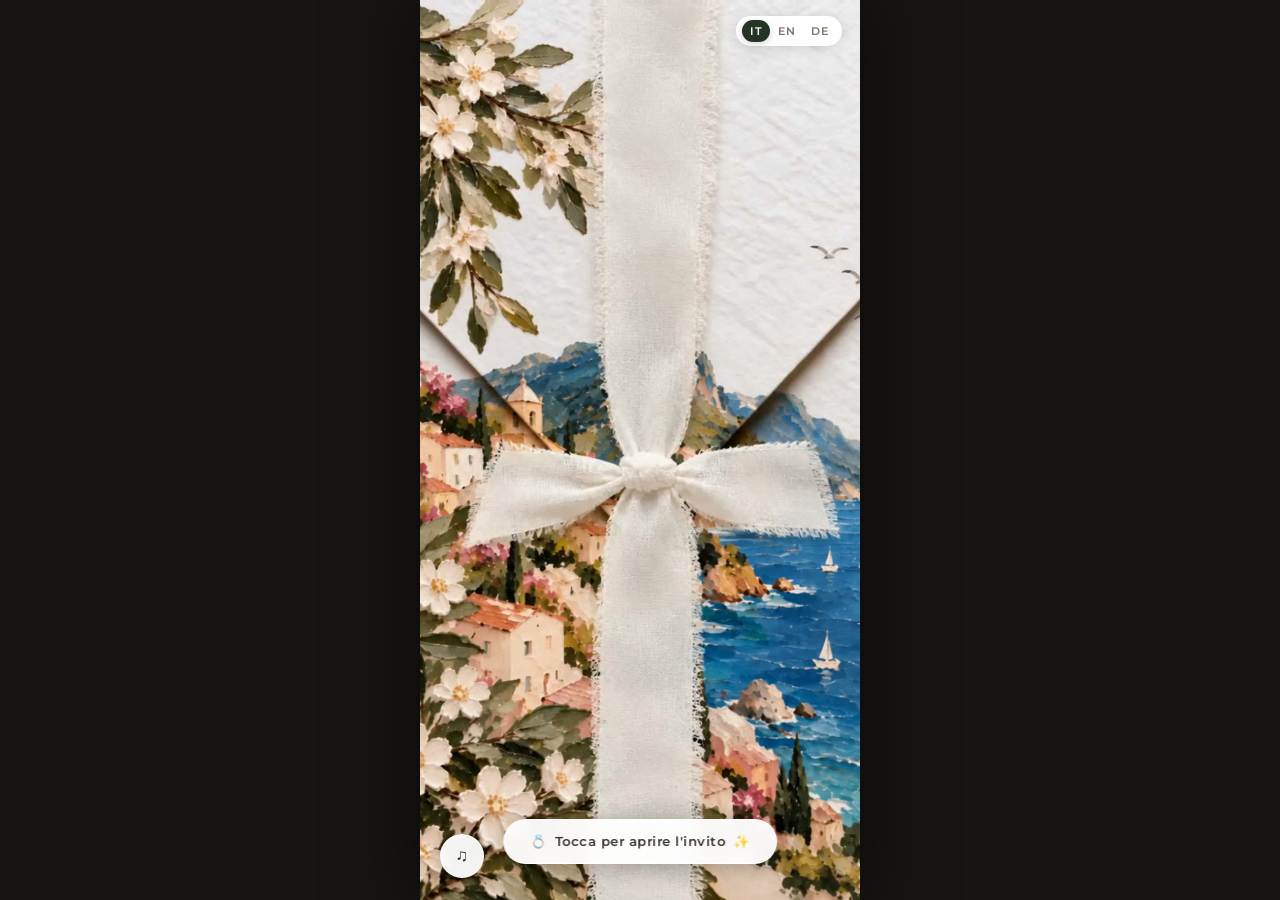
==== index.html @ ec6a4b53 "Demo invito di nozze interattivo Fresco" ====
<!DOCTYPE html>
<html lang="it">
<head>
  <meta charset="UTF-8">
  <meta name="viewport" content="width=device-width, initial-scale=1.0, maximum-scale=1.0, user-scalable=no, viewport-fit=cover">
  <title>Diana & Richard — Invito di Nozze (Fresco)</title>
  
  <!-- High-end luxury typography -->
  <link rel="preconnect" href="https://fonts.googleapis.com">
  <link rel="preconnect" href="https://fonts.gstatic.com" crossorigin>
  <link href="https://fonts.googleapis.com/css2?family=Cormorant+Garamond:ital,wght@0,300;0,400;0,500;0,600;1,400;1,500&family=Montserrat:wght@300;400;500;600&family=Pinyon+Script&display=swap" rel="stylesheet">
  
  <link rel="stylesheet" href="style.css">
</head>
<body>

  <!-- Audio Element for background romantic music -->
  <audio id="weddingAudio" src="assets/semo-fireflies.mp3" preload="auto" loop></audio>

  <!-- Confetti Canvas for RSVP celebration -->
  <canvas id="confettiCanvas"></canvas>

  <!-- Notification Toast -->
  <div id="toastMsg" class="toast-msg">IBAN copiato negli appunti!</div>

  <!-- Main Mobile Container (Edge-to-edge on phones, centered on desktop) -->
  <main class="app-viewport">

    <!-- Floating Top Controls: Language Picker & Replay Button -->
    <header class="floating-controls">
      <button id="replayBtn" class="replay-btn" title="Riapri busta">
        <span data-i18n="replay">↺ Riapri Busta</span>
      </button>

      <div class="lang-picker">
        <button class="lang-btn active" data-lang="it">IT</button>
        <button class="lang-btn" data-lang="en">EN</button>
        <button class="lang-btn" data-lang="de">DE</button>
      </div>
    </header>

    <!-- Floating Audio Mute/Unmute Button (Bottom Left) -->
    <button id="floatingAudioBtn" class="floating-audio-btn" aria-label="Toggle background music" title="Musica di sottofondo">
      <span class="audio-wave">♫</span>
    </button>

    <!-- ========================================================
         STAGE 1: THE REALISTIC LUXURY ENVELOPE (Video & Poster)
         ======================================================== -->
    <div id="envelopeScreen" class="envelope-screen">
      
      <div id="envelopeStage" class="envelope-stage" title="Tocca per aprire l'invito">
        
        <!-- High-definition video of the 3D unknotting ribbon and opening flap -->
        <video 
          id="envelopeVideo" 
          class="envelope-video" 
          playsinline 
          webkit-playsinline 
          muted 
          preload="auto"
          poster="assets/envelope-poster-dG0TpNIf.jpg">
          <source src="assets/envelope-video-f1CdBR2C.mp4" type="video/mp4">
        </video>

        <!-- Static Fallback / Initial Poster (Guaranteed instant rendering) -->
        <img 
          id="envelopePosterImg" 
          class="envelope-poster-img" 
          src="assets/envelope-poster-dG0TpNIf.jpg" 
          alt="Busta d'invito di nozze dipinta ad olio con nastro in chiffon di seta">

        <!-- Tactile "Tap to Open" Call to Action Pill -->
        <div id="tapPrompt" class="tap-to-open-prompt">
          <span class="prompt-icon">💍</span>
          <span data-i18n="tapPrompt">Tocca per aprire l'invito</span>
          <span class="prompt-sparkle">✨</span>
        </div>

      </div>

    </div>

    <!-- ========================================================
         STAGE 2: FULL SCROLLABLE INVITATION (Revealed after opening)
         ======================================================== -->
    <div id="invitationScroller" class="invitation-scroller">
      
      <!-- 1. HERO COVER -->
      <section class="hero-section">
        <!-- Painted Roses Framing Top Left -->
        <img class="hero-corner-roses top-left" src="assets/roses-top-left-D0RRxzlV.png" alt="" aria-hidden="true">

        <div class="hero-content">
          <div class="hero-monogram-tag">D & R</div>

          <h1 class="hero-names">
            Diana
            <span class="names-amp">&</span>
            Richard
          </h1>

          <div class="hero-invite-line" data-i18n="inviteLine">
            VI INVITIAMO A CELEBRARE IL NOSTRO MATRIMONIO
          </div>

          <!-- Date Display Box -->
          <div class="hero-date-box">
            <img class="hero-date-flower" src="assets/bouquet-BbYUpj3K.png" alt="" aria-hidden="true">

            <div class="hero-date-center">
              <div class="hero-month" data-i18n="month">LUGLIO</div>
              <div class="hero-day-number">27</div>
              <div class="hero-weekday-year" data-i18n="dayWeekYear">MARTEDÌ 2027</div>
            </div>

            <img class="hero-date-flower" src="assets/bouquet-BbYUpj3K.png" alt="" aria-hidden="true" style="transform: scaleX(-1);">
          </div>

          <div class="hero-venue-block">
            <div class="hero-venue-label" data-i18n="heldAt">PRESSO</div>
            <div class="hero-venue-name" data-i18n="venue">Son Bunyola, Maiorca</div>
          </div>
        </div>

        <!-- Painted Roses Framing Bottom Right -->
        <img class="hero-corner-roses bottom-right" src="assets/roses-bottom-right-C-Wj2fia.png" alt="" aria-hidden="true">

        <div class="hero-scroll-prompt">
          <span data-i18n="scrollPrompt">Scorri in basso</span>
          <svg class="chevron-down" viewBox="0 0 24 24" fill="none" stroke="currentColor" stroke-width="1.8">
            <path d="M7 10l5 5 5-5"/>
          </svg>
        </div>
      </section>

      <!-- 2. COUNTDOWN IN FLORAL GARLAND FRAME -->
      <section class="countdown-section">
        <h2 class="section-title" data-i18n="countdownTitle">Conto alla Rovescia</h2>
        <div class="section-subtitle" data-i18n="countdownSub">Fino al 27 Luglio 2027</div>

        <div class="countdown-frame-card">
          <div class="countdown-grid">
            <div class="countdown-item">
              <span id="countDays" class="countdown-number">--</span>
              <span class="countdown-label" data-i18n="days">Giorni</span>
            </div>
            <div class="countdown-item">
              <span id="countHours" class="countdown-number">--</span>
              <span class="countdown-label" data-i18n="hours">Ore</span>
            </div>
            <div class="countdown-item">
              <span id="countMinutes" class="countdown-number">--</span>
              <span class="countdown-label" data-i18n="minutes">Minuti</span>
            </div>
            <div class="countdown-item">
              <span id="countSeconds" class="countdown-number">--</span>
              <span class="countdown-label" data-i18n="seconds">Secondi</span>
            </div>
          </div>
        </div>

        <img class="section-floral-divider" src="assets/floral-divider-DJovYoL0.png" alt="" aria-hidden="true">
      </section>

      <!-- 3. OUR STORY SECTION -->
      <section class="story-section">
        <h2 class="section-title" data-i18n="storyTitle">La Nostra Storia</h2>

        <div class="story-text-container">
          <p class="story-paragraph" data-i18n="storyP1">
            Alcune delle storie d'amore più belle nascono in modo inaspettato, e la nostra non ha fatto eccezione.
          </p>
          <p class="story-paragraph" data-i18n="storyP2">
            Quello che era iniziato come un incontro casuale si è presto trasformato in conversazioni infinite, avventure spontanee e ricordi indimenticabili.
          </p>
          <p class="story-paragraph" data-i18n="storyP3">
            Lungo il cammino, abbiamo scoperto il nostro posto preferito al mondo: l'uno accanto all'altra.
          </p>
          <p class="story-paragraph" data-i18n="storyP4">
            E ora siamo pronti per la nostra avventura più grande: una vita insieme.
          </p>
          <div class="story-signature" data-i18n="storySign">Diana e Richard</div>
        </div>

        <div class="story-art-row">
          <img class="story-art-item" src="assets/flower-vase-B9_turUq.png" alt="" aria-hidden="true">
          <img class="story-art-item" src="assets/candles-BlDM94c8.png" alt="" aria-hidden="true">
        </div>
      </section>

      <!-- 4. CELEBRATION & WELCOME SOIRÉE -->
      <section class="celebration-section">
        
        <!-- CARD 1: Welcome Soirée -->
        <article class="green-invitation-card">
          <img class="ornate-frame-img" src="assets/ornate-frame-D9OWvdd0.png" alt="" aria-hidden="true">

          <div class="card-date-badge" data-i18n="soireeBadge">26 LUGLIO</div>
          <h3 class="card-event-title" data-i18n="soireeTitle">Welcome Soirée</h3>
          <div class="card-event-venue" data-i18n="soireeVenue">Sa Terrassa</div>
          <div class="card-estate-name">SON BUNYOLA</div>

          <p class="card-description" data-i18n="soireeDesc">
            Unitevi a noi per una serata intima tra cocktail e vista sul Mediterraneo, dando inizio ai festeggiamenti a Son Bunyola.
          </p>

          <div class="card-time-info" data-i18n="soireeTime">LUNEDÌ 26 LUGLIO 2027 · ORE 19:00</div>

          <button class="btn-gold-outline" onclick="openMapModal()" data-i18n="viewMap">
            VEDI SULLA MAPPA
          </button>
        </article>

        <!-- CARD 2: The Main Celebration -->
        <article class="green-invitation-card">
          <img class="ornate-frame-img" src="assets/ornate-frame-D9OWvdd0.png" alt="" aria-hidden="true">

          <div class="card-date-badge" data-i18n="celebrationBadge">IL GIORNO DELLE NOZZE</div>
          <h3 class="card-event-title" data-i18n="celebrationTitle">La Celebrazione</h3>
          <div class="card-event-sub" data-i18n="celebrationSub">CERIMONIA & CENA</div>
          <div class="card-event-venue" data-i18n="celebrationVenue">Sa Tafona</div>
          <div class="card-estate-name">SON BUNYOLA</div>

          <p class="card-description" data-i18n="celebrationDesc">
            Cerimonia nei giardini al tramonto dietro la catena montuosa della Tramuntana, seguita da cena e festeggiamenti sotto le stelle.
          </p>

          <div class="card-time-info" data-i18n="celebrationTime">MARTEDÌ 27 LUGLIO 2027 · ORE 17:30</div>

          <button class="btn-gold-outline" onclick="openMapModal()" data-i18n="viewMap">
            VEDI SULLA MAPPA
          </button>
        </article>

      </section>

      <!-- 5. THE DAY / PROGRAM TIMELINE -->
      <section class="timeline-section">
        <h2 class="section-title" data-i18n="theDayTitle">Il Programma</h2>
        <div class="section-subtitle" data-i18n="theDayBadge">MARTEDÌ 27 LUGLIO</div>
        <p class="section-motto" data-i18n="theDaySub">
          La nostra giornata di nozze, dai drink al tramonto all'ultimo ballo
        </p>

        <div class="calendar-strip">
          <div class="cal-day">25</div>
          <div class="cal-day">26</div>
          <div class="cal-day active-wedding-day">27</div>
          <div class="cal-day">28</div>
          <div class="cal-day">29</div>
        </div>

        <div class="timeline-tree">
          
          <div class="timeline-node left">
            <div class="timeline-heart-dot">♥</div>
            <div class="timeline-content-box">
              <div class="timeline-time">17:00</div>
              <div class="timeline-event-name" data-i18n="t1">Arrivo Ospiti & Drink</div>
              <img class="timeline-icon-png" src="assets/flower-stand-BmJQHDXB.png" alt="">
            </div>
          </div>

          <div class="timeline-node right">
            <div class="timeline-heart-dot">♥</div>
            <div class="timeline-content-box">
              <div class="timeline-time">17:30</div>
              <div class="timeline-event-name" data-i18n="t2">Cerimonia Nuziale</div>
              <img class="timeline-icon-png" src="assets/bouquet-BbYUpj3K.png" alt="">
            </div>
          </div>

          <div class="timeline-node left">
            <div class="timeline-heart-dot">♥</div>
            <div class="timeline-content-box">
              <div class="timeline-time">19:15</div>
              <div class="timeline-event-name" data-i18n="t3">Cocktail Hour</div>
              <img class="timeline-icon-png" src="assets/flower-vase-B9_turUq.png" alt="">
            </div>
          </div>

          <div class="timeline-node right">
            <div class="timeline-heart-dot">♥</div>
            <div class="timeline-content-box">
              <div class="timeline-time">20:30</div>
              <div class="timeline-event-name" data-i18n="t4">Cena di Gala</div>
              <img class="timeline-icon-png" src="assets/candles-BlDM94c8.png" alt="">
            </div>
          </div>

          <div class="timeline-node left">
            <div class="timeline-heart-dot">♥</div>
            <div class="timeline-content-box">
              <div class="timeline-time">22:30</div>
              <div class="timeline-event-name" data-i18n="t5">Taglio Torta & Brindisi</div>
              <img class="timeline-icon-png" src="assets/bouquet-BbYUpj3K.png" alt="">
            </div>
          </div>

          <div class="timeline-node right">
            <div class="timeline-heart-dot">♥</div>
            <div class="timeline-content-box">
              <div class="timeline-time">23:00</div>
              <div class="timeline-event-name" data-i18n="t6">Primo Ballo</div>
              <img class="timeline-icon-png" src="assets/flower-stand-BmJQHDXB.png" alt="">
            </div>
          </div>

          <div class="timeline-node left">
            <div class="timeline-heart-dot">♥</div>
            <div class="timeline-content-box">
              <div class="timeline-time">23:15</div>
              <div class="timeline-event-name" data-i18n="t7">Danze sotto le Stelle</div>
              <img class="timeline-icon-png" src="assets/candles-BlDM94c8.png" alt="">
            </div>
          </div>

          <div class="timeline-node right">
            <div class="timeline-heart-dot">♥</div>
            <div class="timeline-content-box">
              <div class="timeline-time">02:00</div>
              <div class="timeline-event-name" data-i18n="t8">Buonanotte</div>
              <img class="timeline-icon-png" src="assets/cypress-trees-Bn8J7j_a.png" alt="">
            </div>
          </div>

        </div>

        <img class="section-floral-divider" src="assets/floral-divider-DJovYoL0.png" alt="" aria-hidden="true">
      </section>

      <!-- 6. DRESS CODE (Black Tie) -->
      <section class="dresscode-section">
        <h2 class="section-title" data-i18n="dressCodeTitle">Dress Code</h2>
        <div class="section-subtitle" data-i18n="dressCodeBadge">BLACK TIE</div>

        <div class="dresscode-illustration-box">
          <img class="dresscode-trees" src="assets/cypress-trees-Bn8J7j_a.png" alt="" aria-hidden="true">
          <p class="dresscode-quote" data-i18n="dressCodeQuote">
            «Sotto il cielo del Mediterraneo, con il mare a farci da testimone: indossa l'abito che hai sempre sognato e danza finché l'ultima stella non svanirà.»
          </p>
        </div>
      </section>

      <!-- 7. WHERE TO STAY (HOTELS) -->
      <section class="stay-section">
        <h2 class="section-title" data-i18n="stayTitle">Dove Alloggiare</h2>
        <div class="section-subtitle" data-i18n="staySub">HOTEL CONSIGLIATI VICINO ALLA LOCATION</div>

        <article class="hotel-card">
          <div class="hotel-badge" data-i18n="h1Badge">TARIFFA ESCLUSIVA RISERVATA AGLI OSPITI</div>
          <h3 class="hotel-name">Son Bunyola Hotel & Villas</h3>
          <div class="hotel-price">€650</div>
          <div class="hotel-rate-sub" data-i18n="h1Rate">per notte · camera doppia con colazione</div>

          <p class="hotel-note" data-i18n="h1Note">
            Una tariffa speciale convenzionata di €650 a notte è riservata in esclusiva per i nostri ospiti.
          </p>

          <div class="hotel-info-row">
            <strong>Indirizzo:</strong> <span data-i18n="h1Addr">Finca Son Bunyola, Ctra. C-710, 07191 Banyalbufar</span>
          </div>
          <div class="hotel-info-row">
            <strong>Parcheggio:</strong> <span data-i18n="h1Park">Parcheggio gratuito in loco</span>
          </div>

          <a href="https://www.virginlimitededition.com/son-bunyola" target="_blank" rel="noopener" class="btn-hotel-book" data-i18n="bookStay">
            PRENOTA IL TUO SOGGIORNO
          </a>
        </article>

        <article class="hotel-card">
          <div class="hotel-badge" data-i18n="h2Badge">HOTEL PARTNER NELLE VICINANZE</div>
          <h3 class="hotel-name">Hotel Restaurant Sa Coma</h3>
          <div class="hotel-price">€180</div>
          <div class="hotel-rate-sub" data-i18n="h2Rate">per notte · camera doppia con colazione</div>

          <div class="hotel-info-row">
            <strong>Indirizzo:</strong> <span data-i18n="h2Addr">Carrer Borguny 1, 07191 Banyalbufar</span>
          </div>
          <div class="hotel-info-row">
            <strong>Distanza:</strong> <span data-i18n="h2Dist">9 km · circa 25 minuti in auto</span>
          </div>

          <a href="https://www.hotelsacoma.com" target="_blank" rel="noopener" class="btn-hotel-book" data-i18n="bookStay">
            PRENOTA IL TUO SOGGIORNO
          </a>
        </article>
      </section>

      <!-- 8. WEDDING GIFT / REGISTRY -->
      <section class="gift-section">
        <h2 class="section-title" data-i18n="giftTitle">Lista Nozze</h2>

        <div class="wreath-container">
          <img class="gift-bouquet-img" src="assets/bouquet-BbYUpj3K.png" alt="" aria-hidden="true">

          <p class="gift-text" data-i18n="giftText">
            La vostra presenza al nostro matrimonio è per noi il dono più prezioso e gradito. Se desiderate comunque onorarci con un regalo, prediligiamo con affetto un contributo per il nostro viaggio di nozze.
          </p>

          <button class="btn-bank-details" onclick="openBankModal()" data-i18n="viewBank">
            DETTAGLI BANCARI & IBAN
          </button>
        </div>
      </section>

      <!-- 9. RSVP FORM -->
      <section class="rsvp-section">
        <h2 class="section-title" data-i18n="rsvpTitle">RSVP</h2>
        <div class="section-subtitle" data-i18n="rsvpSub">È GRADITA CONFERMA ENTRO IL 15 MAGGIO 2027</div>

        <div id="rsvpFormContainer" class="rsvp-form-container">
          <form id="rsvpForm">
            <div class="form-group">
              <label class="form-label" for="rsvpGuestName" data-i18n="labelName">Nome e Cognome Ospite/i</label>
              <input type="text" id="rsvpGuestName" class="form-input" required placeholder="es. Mario e Chiara Rossi">
            </div>

            <div class="form-group">
              <label class="form-label" data-i18n="labelAttend">Confermi la tua presenza?</label>
              <div class="radio-group">
                <div class="radio-pill">
                  <input type="radio" id="attendingYes" name="attending" value="yes" checked>
                  <label for="attendingYes" data-i18n="attendingYes">Sì, ci sarò con gioia!</label>
                </div>
                <div class="radio-pill">
                  <input type="radio" id="attendingNo" name="attending" value="no">
                  <label for="attendingNo" data-i18n="attendingNo">Con rammarico non potrò</label>
                </div>
              </div>
            </div>

            <div class="form-group">
              <label class="form-label" for="rsvpGuestCount" data-i18n="labelGuests">Numero di Partecipanti</label>
              <select id="rsvpGuestCount" class="form-select">
                <option value="1">1 persona</option>
                <option value="2" selected>2 persone</option>
                <option value="3">3 persone</option>
                <option value="4">4 persone</option>
              </select>
            </div>

            <div class="form-group">
              <label class="form-label" for="rsvpDietary" data-i18n="labelDiet">Esigenze alimentari / Intolleranze</label>
              <select id="rsvpDietary" class="form-select">
                <option value="none" data-i18n="dietNone">Nessuna preferenza particolare</option>
                <option value="vegetarian" data-i18n="dietVeg">Vegetariano</option>
                <option value="vegan" data-i18n="dietVegan">Vegano</option>
                <option value="gluten-free" data-i18n="dietGluten">Senza Glutine (Celiaco)</option>
                <option value="other" data-i18n="dietOther">Altro / Allergie specifiche</option>
              </select>
            </div>

            <div class="form-group">
              <label class="form-label" for="rsvpSong" data-i18n="labelSong">Quale canzone ti farà scendere in pista?</label>
              <input type="text" id="rsvpSong" class="form-input" placeholder="Artista - Titolo Brano">
            </div>

            <button type="submit" class="btn-submit-rsvp" data-i18n="btnSubmit">
              INVIA CONFERMA
            </button>
          </form>
        </div>

        <footer class="app-footer">
          Diana & Richard · 27 Luglio 2027 · Son Bunyola, Mallorca
        </footer>
      </section>

    </div>

  </main>

  <!-- MODAL: BANK DETAILS -->
  <div id="bankModal" class="modal-overlay">
    <div class="modal-box">
      <button id="closeBankBtn" class="modal-close-btn" aria-label="Chiudi">&times;</button>
      
      <div style="font-size: 28px; margin-bottom: 8px;">💌</div>
      <h3 style="font-family: var(--font-serif); font-size: 24px; color: #273829; margin-bottom: 6px;">
        Coordinate Bancarie
      </h3>
      <p style="font-size: 11px; color: #877a6c; margin-bottom: 16px;">
        Viaggio di Nozze Diana & Richard
      </p>

      <div class="bank-detail-row">
        <div class="bank-label">Intestatario del Conto</div>
        <div class="bank-value">Diana Rossi & Richard Miller</div>
      </div>

      <div class="bank-detail-row">
        <div class="bank-label">IBAN</div>
        <div class="bank-value" id="ibanDisplay">ES91 2100 0418 4502 0005 1234</div>
      </div>

      <div class="bank-detail-row">
        <div class="bank-label">BIC / SWIFT</div>
        <div class="bank-value">CAIXESBBXXX</div>
      </div>

      <div class="bank-detail-row">
        <div class="bank-label">Causale consigliata</div>
        <div class="bank-value">Nozze Diana e Richard - [Il tuo nome]</div>
      </div>

      <button id="copyIbanBtn" class="btn-copy-iban">
        <span>📋</span> Copia IBAN
      </button>
    </div>
  </div>

  <!-- MODAL: VENUE MAP -->
  <div id="mapModal" class="modal-overlay">
    <div class="modal-box">
      <button id="closeMapBtn" class="modal-close-btn" aria-label="Chiudi">&times;</button>
      
      <div style="font-size: 28px; margin-bottom: 8px;">📍</div>
      <h3 style="font-family: var(--font-serif); font-size: 24px; color: #273829; margin-bottom: 6px;">
        Son Bunyola
      </h3>
      <p style="font-size: 11px; color: #877a6c; margin-bottom: 16px;">
        Banyalbufar, Serra de Tramuntana, Maiorca (Spagna)
      </p>

      <div style="width: 100%; height: 160px; border-radius: 10px; overflow: hidden; margin-bottom: 18px; border: 1px solid #ebd9c2;">
        <iframe 
          width="100%" 
          height="100%" 
          style="border:0;" 
          loading="lazy" 
          allowfullscreen 
          referrerpolicy="no-referrer-when-downgrade"
          src="https://maps.google.com/maps?q=Son+Bunyola+Mallorca&t=&z=13&ie=UTF8&iwloc=&output=embed">
        </iframe>
      </div>

      <a href="https://maps.google.com/?q=Son+Bunyola+Mallorca" target="_blank" rel="noopener" class="btn-hotel-book" style="display: block; width: 100%; text-align: center;">
        APRI SU GOOGLE MAPS
      </a>
    </div>
  </div>

  <script src="app.js"></script>
</body>
</html>
---- style.css ----
/* ========================================================
   WEDDING INVITATION - "FRESCO" (THE DIGITAL YES)
   Ultra-Realistic Mobile Web Application
   ======================================================== */

:root {
  --font-serif: 'Cormorant Garamond', Garamond, 'Bodoni MT', Georgia, serif;
  --font-sans: 'Montserrat', -apple-system, BlinkMacSystemFont, 'Segoe UI', Roboto, sans-serif;
  --font-script: 'Pinyon Script', 'Great Vibes', cursive;

  --color-paper: #fbf9f4;
  --color-paper-warm: #f6f1e7;
  --color-charcoal: #2b2724;
  --color-text-muted: #6e675f;
  --color-gold: #c5a880;
  --color-green-velvet: #243526;
  --color-green-card: #2a3d2c;
  --color-rose-blush: #e2a89b;

  --shadow-paper: 0 4px 20px rgba(35, 25, 15, 0.08);
}

* {
  box-sizing: border-box;
  margin: 0;
  padding: 0;
  -webkit-tap-highlight-color: transparent;
}

html, body {
  width: 100%;
  height: 100%;
  margin: 0;
  padding: 0;
  background-color: #171513;
  font-family: var(--font-sans);
  color: var(--color-charcoal);
  overflow: hidden;
  line-height: 1.6;
}

body {
  display: flex;
  justify-content: center;
  align-items: center;
}

/* ----------------------------------------------------
   MOBILE-FIRST VIEWPORT
   ---------------------------------------------------- */
.app-viewport {
  width: 100%;
  max-width: 440px;
  height: 100vh;
  height: 100dvh;
  margin: 0 auto;
  position: relative;
  background: var(--color-paper);
  box-shadow: 0 0 70px rgba(0, 0, 0, 0.6);
  overflow: hidden;
  display: flex;
  flex-direction: column;
}

@media (max-width: 480px) {
  .app-viewport {
    max-width: 100%;
    box-shadow: none;
  }
}

/* ----------------------------------------------------
   FLOATING TOP & BOTTOM CONTROLS
   ---------------------------------------------------- */
.floating-controls {
  position: absolute;
  top: calc(16px + env(safe-area-inset-top, 0px));
  right: 18px;
  z-index: 900;
  display: flex;
  align-items: center;
  gap: 8px;
}

.lang-picker {
  display: flex;
  background: rgba(255, 255, 255, 0.92);
  backdrop-filter: blur(12px);
  -webkit-backdrop-filter: blur(12px);
  border-radius: 30px;
  padding: 3px 5px;
  box-shadow: 0 2px 14px rgba(0, 0, 0, 0.12);
  border: 1px solid rgba(255, 255, 255, 0.75);
}

.lang-btn {
  background: transparent;
  border: none;
  padding: 4px 8px;
  font-family: var(--font-sans);
  font-size: 11px;
  font-weight: 600;
  letter-spacing: 0.5px;
  color: #7d756b;
  cursor: pointer;
  border-radius: 20px;
  transition: all 0.25s ease;
}

.lang-btn.active {
  background: var(--color-green-velvet);
  color: #ffffff;
  box-shadow: 0 2px 6px rgba(0, 0, 0, 0.16);
}

.replay-btn {
  background: rgba(255, 255, 255, 0.92);
  backdrop-filter: blur(12px);
  -webkit-backdrop-filter: blur(12px);
  border: 1px solid rgba(255, 255, 255, 0.75);
  border-radius: 30px;
  padding: 5px 12px;
  font-size: 11px;
  font-weight: 500;
  color: #3e3831;
  cursor: pointer;
  box-shadow: 0 2px 10px rgba(0, 0, 0, 0.1);
  display: none;
  align-items: center;
  gap: 4px;
}
.replay-btn.is-visible {
  display: flex;
}

.floating-audio-btn {
  position: absolute;
  bottom: calc(22px + env(safe-area-inset-bottom, 0px));
  left: 20px;
  z-index: 900;
  width: 44px;
  height: 44px;
  border-radius: 50%;
  background: rgba(255, 255, 255, 0.94);
  backdrop-filter: blur(10px);
  -webkit-backdrop-filter: blur(10px);
  border: 1px solid rgba(255, 255, 255, 0.85);
  box-shadow: 0 4px 18px rgba(35, 25, 15, 0.2);
  display: flex;
  align-items: center;
  justify-content: center;
  cursor: pointer;
  color: var(--color-green-velvet);
  font-size: 17px;
  transition: transform 0.2s ease;
}

.floating-audio-btn:hover {
  transform: scale(1.06);
}

.floating-audio-btn.playing .audio-wave {
  animation: pulseMusic 1.5s infinite ease-in-out;
}

@keyframes pulseMusic {
  0%, 100% { transform: scale(1); opacity: 0.85; }
  50% { transform: scale(1.3); opacity: 1; }
}

/* ----------------------------------------------------
   STAGE 1: THE REAL ENVELOPE OPENING STAGE
   ---------------------------------------------------- */
.envelope-screen {
  position: absolute;
  inset: 0;
  width: 100%;
  height: 100%;
  background: #000;
  z-index: 500;
  display: flex;
  align-items: center;
  justify-content: center;
  overflow: hidden;
  transition: opacity 1.2s cubic-bezier(0.4, 0, 0.2, 1), visibility 1.2s;
}

.envelope-screen.opened-hidden {
  display: none !important;
}

.envelope-stage {
  width: 100%;
  height: 100%;
  position: relative;
  overflow: hidden;
  cursor: pointer;
}

.envelope-video {
  width: 100%;
  height: 100%;
  object-fit: cover;
  display: block;
}

.envelope-poster-img {
  position: absolute;
  inset: 0;
  width: 100%;
  height: 100%;
  object-fit: cover;
  pointer-events: none;
  transition: opacity 0.4s ease;
  z-index: 2;
}

.envelope-poster-img.is-hidden {
  opacity: 0;
}

/* Floating call to action */
.tap-to-open-prompt {
  position: absolute;
  bottom: calc(36px + env(safe-area-inset-bottom, 0px));
  left: 50%;
  transform: translateX(-50%);
  z-index: 10;
  background: rgba(255, 255, 255, 0.95);
  backdrop-filter: blur(12px);
  -webkit-backdrop-filter: blur(12px);
  padding: 11px 26px;
  border-radius: 30px;
  box-shadow: 0 4px 25px rgba(0, 0, 0, 0.28);
  border: 1px solid rgba(255, 255, 255, 0.9);
  display: flex;
  align-items: center;
  gap: 8px;
  font-family: var(--font-sans);
  font-size: 13px;
  font-weight: 600;
  letter-spacing: 0.5px;
  color: #3b352e;
  animation: floatPrompt 2.5s ease-in-out infinite;
  cursor: pointer;
  user-select: none;
  white-space: nowrap;
}

@keyframes floatPrompt {
  0%, 100% { transform: translate(-50%, 0); }
  50% { transform: translate(-50%, -6px); }
}

/* ----------------------------------------------------
   STAGE 2: FULL SCROLLABLE INVITATION
   ---------------------------------------------------- */
.invitation-scroller {
  position: absolute;
  inset: 0;
  width: 100%;
  height: 100%;
  overflow-y: hidden;
  overflow-x: hidden;
  scroll-behavior: smooth;
  -webkit-overflow-scrolling: touch;
  background: var(--color-paper);
  z-index: 10;
}

.invitation-scroller.is-active {
  overflow-y: auto;
}

.invitation-scroller::-webkit-scrollbar {
  width: 0px;
  background: transparent;
}

/* ----------------------------------------------------
   SECTION 1: HERO COVER
   ---------------------------------------------------- */
.hero-section {
  min-height: 94vh;
  min-height: 94dvh;
  position: relative;
  display: flex;
  flex-direction: column;
  justify-content: space-between;
  align-items: center;
  text-align: center;
  padding: calc(65px + env(safe-area-inset-top, 0px)) 24px 35px;
  background: radial-gradient(circle at 50% 30%, #ffffff 0%, #f7f3ec 100%);
  overflow: hidden;
}

.hero-corner-roses {
  position: absolute;
  width: 180px;
  pointer-events: none;
  z-index: 1;
  opacity: 0.95;
}
.hero-corner-roses.top-left {
  top: 0;
  left: 0;
}
.hero-corner-roses.bottom-right {
  bottom: 0;
  right: 0;
  width: 200px;
}

.hero-content {
  position: relative;
  z-index: 5;
  width: 100%;
  display: flex;
  flex-direction: column;
  align-items: center;
}

.hero-monogram-tag {
  font-family: var(--font-serif);
  font-size: 14px;
  letter-spacing: 5px;
  color: var(--color-gold);
  margin-bottom: 8px;
}

.hero-names {
  font-family: var(--font-serif);
  font-size: 48px;
  font-weight: 400;
  color: #332d26;
  line-height: 1.15;
  letter-spacing: 0.5px;
}

.names-amp {
  display: block;
  font-size: 32px;
  font-family: var(--font-serif);
  font-style: italic;
  color: #8a7c6a;
  margin: -6px 0;
}

.hero-invite-line {
  font-size: 10px;
  letter-spacing: 3px;
  text-transform: uppercase;
  color: #786d5f;
  margin-top: 24px;
  font-weight: 500;
}

.hero-date-box {
  display: flex;
  align-items: center;
  justify-content: center;
  gap: 16px;
  margin: 22px 0 16px;
}

.hero-date-flower {
  width: 32px;
  height: 32px;
  object-fit: contain;
}

.hero-date-center {
  display: flex;
  flex-direction: column;
  align-items: center;
}

.hero-month {
  font-size: 9px;
  letter-spacing: 3px;
  text-transform: uppercase;
  color: #7d7161;
  font-weight: 600;
}

.hero-day-number {
  font-family: var(--font-serif);
  font-size: 46px;
  line-height: 1;
  font-weight: 400;
  color: #2b251f;
  margin: 3px 0;
}

.hero-weekday-year {
  font-size: 9px;
  letter-spacing: 2.5px;
  text-transform: uppercase;
  color: #7d7161;
}

.hero-venue-block {
  margin-top: 16px;
}

.hero-venue-label {
  font-size: 9px;
  letter-spacing: 3px;
  text-transform: uppercase;
  color: #8c7f6f;
}

.hero-venue-name {
  font-family: var(--font-serif);
  font-size: 25px;
  font-weight: 500;
  color: #2b251f;
  margin-top: 4px;
  letter-spacing: 0.5px;
}

.hero-scroll-prompt {
  position: relative;
  z-index: 5;
  display: flex;
  flex-direction: column;
  align-items: center;
  gap: 6px;
  color: #7d7161;
  font-size: 10px;
  letter-spacing: 2px;
  text-transform: uppercase;
  animation: bouncePrompt 2.2s infinite ease-in-out;
}
.chevron-down {
  width: 18px;
  height: 18px;
}

@keyframes bouncePrompt {
  0%, 100% { transform: translateY(0); }
  50% { transform: translateY(6px); }
}

/* ----------------------------------------------------
   SECTION 2: COUNTDOWN
   ---------------------------------------------------- */
.countdown-section {
  padding: 60px 24px;
  display: flex;
  flex-direction: column;
  align-items: center;
  text-align: center;
  background: var(--color-paper-warm);
}

.section-title {
  font-family: var(--font-serif);
  font-size: 36px;
  font-weight: 400;
  color: #2c2621;
  letter-spacing: 0.5px;
}

.section-subtitle {
  font-size: 11px;
  letter-spacing: 2.5px;
  text-transform: uppercase;
  color: #857766;
  margin-top: 4px;
}

.countdown-frame-card {
  width: 100%;
  max-width: 340px;
  padding: 35px 25px;
  margin-top: 25px;
  background: #ffffff;
  border-radius: 12px;
  border: 1px solid #eadfcb;
  box-shadow: var(--shadow-paper);
}

.countdown-grid {
  display: flex;
  flex-direction: column;
  gap: 16px;
}

.countdown-item {
  display: flex;
  flex-direction: column;
  align-items: center;
}

.countdown-number {
  font-family: var(--font-serif);
  font-size: 40px;
  font-weight: 400;
  color: #26211c;
  line-height: 1;
}

.countdown-label {
  font-size: 10px;
  letter-spacing: 2.2px;
  text-transform: uppercase;
  color: #857868;
  margin-top: 4px;
}

.section-floral-divider {
  width: 100%;
  max-width: 320px;
  margin-top: 45px;
  object-fit: contain;
}

/* ----------------------------------------------------
   SECTION 3: OUR STORY
   ---------------------------------------------------- */
.story-section {
  padding: 65px 24px;
  text-align: center;
  background: #fdfbf8;
  display: flex;
  flex-direction: column;
  align-items: center;
}

.story-text-container {
  max-width: 340px;
  margin: 20px auto 0;
}

.story-paragraph {
  font-family: var(--font-serif);
  font-size: 18px;
  line-height: 1.75;
  color: #423b34;
  margin-bottom: 20px;
  font-style: italic;
}

.story-signature {
  font-family: var(--font-serif);
  font-size: 24px;
  color: #27211c;
  margin-top: 15px;
}

.story-art-row {
  display: flex;
  justify-content: center;
  gap: 25px;
  margin-top: 35px;
}
.story-art-item {
  height: 90px;
  object-fit: contain;
  opacity: 0.9;
}

/* ----------------------------------------------------
   SECTION 4: CELEBRATION & WELCOME SOIRÉE
   ---------------------------------------------------- */
.celebration-section {
  padding: 55px 20px;
  display: flex;
  flex-direction: column;
  gap: 32px;
  background: #f5efe4;
}

.green-invitation-card {
  background: var(--color-green-card);
  border-radius: 12px;
  padding: 40px 26px;
  color: #ffffff;
  position: relative;
  text-align: center;
  box-shadow: 0 16px 42px rgba(25, 38, 26, 0.28);
  overflow: hidden;
}

.ornate-frame-img {
  position: absolute;
  inset: 10px;
  width: calc(100% - 20px);
  height: calc(100% - 20px);
  object-fit: fill;
  pointer-events: none;
  opacity: 0.85;
}

.card-date-badge {
  font-size: 10px;
  letter-spacing: 3px;
  text-transform: uppercase;
  color: #dfc8a5;
  margin-bottom: 12px;
  font-weight: 500;
  position: relative;
  z-index: 2;
}

.card-event-title {
  font-family: var(--font-serif);
  font-size: 34px;
  color: #ffffff;
  font-weight: 400;
  line-height: 1.2;
  position: relative;
  z-index: 2;
}

.card-event-sub {
  font-size: 10px;
  letter-spacing: 2.5px;
  text-transform: uppercase;
  color: #dfc8a5;
  margin-top: 4px;
  position: relative;
  z-index: 2;
}

.card-event-venue {
  font-family: var(--font-serif);
  font-size: 25px;
  color: #dfc8a5;
  margin-top: 8px;
  font-style: italic;
  position: relative;
  z-index: 2;
}

.card-estate-name {
  font-size: 10px;
  letter-spacing: 3px;
  text-transform: uppercase;
  color: rgba(255, 255, 255, 0.7);
  margin-top: 4px;
  position: relative;
  z-index: 2;
}

.card-description {
  font-family: var(--font-serif);
  font-size: 16px;
  line-height: 1.65;
  color: rgba(255, 255, 255, 0.9);
  margin: 20px 0 24px;
  position: relative;
  z-index: 2;
}

.card-time-info {
  font-size: 11px;
  letter-spacing: 2px;
  text-transform: uppercase;
  color: #dfc8a5;
  margin-bottom: 24px;
  position: relative;
  z-index: 2;
}

.btn-gold-outline {
  display: inline-block;
  background: transparent;
  border: 1px solid var(--color-gold);
  color: #dfc8a5;
  padding: 11px 26px;
  border-radius: 30px;
  font-family: var(--font-sans);
  font-size: 10px;
  font-weight: 600;
  letter-spacing: 2.4px;
  text-transform: uppercase;
  cursor: pointer;
  transition: all 0.3s ease;
  text-decoration: none;
  position: relative;
  z-index: 2;
}
.btn-gold-outline:hover {
  background: var(--color-gold);
  color: #1a251b;
  box-shadow: 0 4px 18px rgba(197, 168, 128, 0.4);
}

/* ----------------------------------------------------
   SECTION 5: THE DAY / PROGRAM TIMELINE
   ---------------------------------------------------- */
.timeline-section {
  padding: 65px 22px;
  background: var(--color-paper);
  text-align: center;
  position: relative;
}

.section-motto {
  font-size: 13px;
  color: #7d7264;
  margin-top: 6px;
  font-style: italic;
}

.calendar-strip {
  display: flex;
  align-items: center;
  justify-content: center;
  gap: 16px;
  margin: 28px 0 42px;
}

.cal-day {
  font-family: var(--font-serif);
  font-size: 19px;
  color: #8c8172;
  width: 34px;
  height: 34px;
  display: flex;
  align-items: center;
  justify-content: center;
}

.cal-day.active-wedding-day {
  background: var(--color-green-velvet);
  color: #ffffff;
  border-radius: 50%;
  font-size: 17px;
  position: relative;
  box-shadow: 0 4px 12px rgba(36, 53, 38, 0.28);
}
.cal-day.active-wedding-day::before {
  content: '♥';
  position: absolute;
  top: -13px;
  font-size: 13px;
  color: var(--color-rose-blush);
}

.timeline-tree {
  position: relative;
  max-width: 360px;
  margin: 0 auto;
  padding: 10px 0;
}

.timeline-tree::before {
  content: '';
  position: absolute;
  top: 0;
  bottom: 0;
  left: 50%;
  width: 1px;
  background: repeating-linear-gradient(to bottom, #cfc4b2 0, #cfc4b2 6px, transparent 6px, transparent 12px);
  transform: translateX(-50%);
}

.timeline-node {
  position: relative;
  display: flex;
  margin-bottom: 48px;
  width: 100%;
}
.timeline-node:last-child {
  margin-bottom: 10px;
}

.timeline-node.left {
  justify-content: flex-start;
  padding-right: 50%;
  text-align: right;
}

.timeline-node.right {
  justify-content: flex-end;
  padding-left: 50%;
  text-align: left;
}

.timeline-heart-dot {
  position: absolute;
  left: 50%;
  top: 14px;
  transform: translate(-50%, -50%);
  width: 20px;
  height: 20px;
  background: var(--color-paper);
  border: 1px solid var(--color-gold);
  border-radius: 50%;
  display: flex;
  align-items: center;
  justify-content: center;
  font-size: 11px;
  color: var(--color-gold);
  z-index: 2;
  box-shadow: 0 2px 6px rgba(0, 0, 0, 0.05);
}

.timeline-content-box {
  padding: 0 18px;
  width: 100%;
}

.timeline-time {
  font-size: 11px;
  font-weight: 600;
  letter-spacing: 1.5px;
  color: #8a7c6c;
  margin-bottom: 3px;
}

.timeline-event-name {
  font-family: var(--font-serif);
  font-size: 20px;
  font-weight: 500;
  color: #2b251f;
  line-height: 1.25;
}

.timeline-icon-png {
  height: 42px;
  margin-top: 6px;
  object-fit: contain;
}

/* ----------------------------------------------------
   SECTION 6: DRESS CODE
   ---------------------------------------------------- */
.dresscode-section {
  padding: 60px 24px;
  background: #fdfbf8;
  text-align: center;
  display: flex;
  flex-direction: column;
  align-items: center;
}

.dresscode-illustration-box {
  margin: 20px 0 26px;
  display: flex;
  flex-direction: column;
  align-items: center;
}

.dresscode-trees {
  width: 130px;
  object-fit: contain;
  margin-bottom: 18px;
}

.dresscode-quote {
  font-family: var(--font-serif);
  font-size: 18px;
  line-height: 1.7;
  color: #4a423a;
  font-style: italic;
  max-width: 330px;
}

/* ----------------------------------------------------
   SECTION 7: WHERE TO STAY
   ---------------------------------------------------- */
.stay-section {
  padding: 65px 22px;
  background: #f6f0e4;
  text-align: center;
}

.hotel-card {
  background: #ffffff;
  border-radius: 12px;
  padding: 32px 24px;
  margin-bottom: 26px;
  box-shadow: var(--shadow-paper);
  border: 1px solid #ebd9c2;
  text-align: center;
}

.hotel-badge {
  font-size: 9px;
  letter-spacing: 2px;
  text-transform: uppercase;
  color: #8c7e6e;
  margin-bottom: 8px;
}

.hotel-name {
  font-family: var(--font-serif);
  font-size: 25px;
  font-weight: 500;
  color: #2b251f;
}

.hotel-price {
  font-family: var(--font-serif);
  font-size: 34px;
  color: var(--color-green-velvet);
  margin: 8px 0 4px;
}

.hotel-rate-sub {
  font-size: 11px;
  color: #7c7062;
  margin-bottom: 14px;
}

.hotel-note {
  font-size: 12px;
  color: #635b52;
  line-height: 1.55;
  margin-bottom: 16px;
  font-style: italic;
}

.hotel-info-row {
  font-size: 11px;
  color: #5d554a;
  margin: 4px 0;
  line-height: 1.45;
}

.btn-hotel-book {
  display: inline-block;
  margin-top: 18px;
  background: var(--color-green-velvet);
  color: #ffffff;
  padding: 11px 26px;
  border-radius: 30px;
  font-size: 10px;
  font-weight: 600;
  letter-spacing: 2px;
  text-transform: uppercase;
  text-decoration: none;
  transition: all 0.25s ease;
}
.btn-hotel-book:hover {
  background: #39503b;
  box-shadow: 0 4px 14px rgba(36, 53, 38, 0.28);
}

/* ----------------------------------------------------
   SECTION 8: WEDDING GIFT
   ---------------------------------------------------- */
.gift-section {
  padding: 65px 24px;
  background: var(--color-paper);
  text-align: center;
  display: flex;
  flex-direction: column;
  align-items: center;
}

.wreath-container {
  width: 100%;
  max-width: 340px;
  display: flex;
  flex-direction: column;
  align-items: center;
  justify-content: center;
  padding: 20px 20px;
}

.gift-bouquet-img {
  width: 75px;
  object-fit: contain;
  margin-bottom: 18px;
}

.gift-text {
  font-family: var(--font-serif);
  font-size: 18px;
  line-height: 1.7;
  color: #3e3831;
  margin-bottom: 25px;
}

.btn-bank-details {
  background: transparent;
  border: 1px solid var(--color-green-velvet);
  color: var(--color-green-velvet);
  padding: 12px 28px;
  border-radius: 30px;
  font-size: 10px;
  font-weight: 600;
  letter-spacing: 2.2px;
  text-transform: uppercase;
  cursor: pointer;
  transition: all 0.3s ease;
}
.btn-bank-details:hover {
  background: var(--color-green-velvet);
  color: #ffffff;
  box-shadow: 0 4px 16px rgba(36, 53, 38, 0.24);
}

/* ----------------------------------------------------
   SECTION 9: RSVP FORM
   ---------------------------------------------------- */
.rsvp-section {
  padding: 65px 22px 85px;
  background: #fdfbf8;
  text-align: center;
  display: flex;
  flex-direction: column;
  align-items: center;
}

.rsvp-form-container {
  width: 100%;
  max-width: 350px;
  background: #ffffff;
  border-radius: 14px;
  padding: 32px 24px;
  box-shadow: var(--shadow-paper);
  border: 1px solid #ede4d6;
  text-align: left;
  margin-top: 25px;
}

.form-group {
  margin-bottom: 18px;
}

.form-label {
  display: block;
  font-size: 10px;
  letter-spacing: 1.6px;
  text-transform: uppercase;
  color: #7a7063;
  font-weight: 600;
  margin-bottom: 6px;
}

.form-input, .form-select {
  width: 100%;
  padding: 12px 14px;
  background: #fbf9f5;
  border: 1px solid #dccfbe;
  border-radius: 8px;
  font-family: var(--font-sans);
  font-size: 13px;
  color: #2b2621;
  outline: none;
  transition: border-color 0.2s ease, box-shadow 0.2s ease;
}

.form-input:focus, .form-select:focus {
  border-color: var(--color-green-velvet);
  box-shadow: 0 0 0 3px rgba(36, 53, 38, 0.1);
}

.radio-group {
  display: flex;
  gap: 10px;
  margin-top: 4px;
}

.radio-pill {
  flex: 1;
  position: relative;
}

.radio-pill input {
  position: absolute;
  opacity: 0;
  pointer-events: none;
}

.radio-pill label {
  display: block;
  text-align: center;
  padding: 11px 8px;
  background: #fbf9f5;
  border: 1px solid #dccfbe;
  border-radius: 8px;
  font-size: 12px;
  color: #554d45;
  font-weight: 500;
  cursor: pointer;
  transition: all 0.2s ease;
}

.radio-pill input:checked + label {
  background: var(--color-green-velvet);
  color: #ffffff;
  border-color: var(--color-green-velvet);
}

.btn-submit-rsvp {
  width: 100%;
  margin-top: 10px;
  background: var(--color-green-velvet);
  color: #ffffff;
  padding: 14px;
  border: none;
  border-radius: 30px;
  font-size: 11px;
  font-weight: 600;
  letter-spacing: 2px;
  text-transform: uppercase;
  cursor: pointer;
  transition: all 0.3s ease;
}
.btn-submit-rsvp:hover {
  background: #39503b;
  box-shadow: 0 6px 18px rgba(36, 53, 38, 0.28);
}

.app-footer {
  text-align: center;
  padding: 35px 20px 45px;
  font-size: 11px;
  color: #9c9183;
  letter-spacing: 1px;
}

/* ----------------------------------------------------
   MODALS
   ---------------------------------------------------- */
.modal-overlay {
  position: fixed;
  inset: 0;
  background: rgba(20, 15, 10, 0.65);
  backdrop-filter: blur(8px);
  -webkit-backdrop-filter: blur(8px);
  display: flex;
  align-items: center;
  justify-content: center;
  z-index: 2000;
  opacity: 0;
  visibility: hidden;
  transition: opacity 0.3s ease, visibility 0.3s ease;
  padding: 20px;
}

.modal-overlay.is-active {
  opacity: 1;
  visibility: visible;
}

.modal-box {
  background: #ffffff;
  border-radius: 16px;
  width: 100%;
  max-width: 360px;
  padding: 34px 24px;
  position: relative;
  text-align: center;
  box-shadow: 0 20px 60px rgba(0, 0, 0, 0.32);
  transform: translateY(20px);
  transition: transform 0.3s cubic-bezier(0.2, 0.8, 0.2, 1);
  border: 1px solid #ebd9c2;
}

.modal-overlay.is-active .modal-box {
  transform: translateY(0);
}

.modal-close-btn {
  position: absolute;
  top: 14px;
  right: 14px;
  background: #f1ebd8;
  border: none;
  width: 28px;
  height: 28px;
  border-radius: 50%;
  cursor: pointer;
  display: flex;
  align-items: center;
  justify-content: center;
  color: #4b443c;
  font-size: 16px;
}

.bank-detail-row {
  margin: 14px 0;
  text-align: left;
  background: #fbf9f5;
  padding: 10px 14px;
  border-radius: 8px;
  border: 1px solid #ebd9c2;
}

.bank-label {
  font-size: 9px;
  letter-spacing: 1.5px;
  text-transform: uppercase;
  color: #8c8072;
}

.bank-value {
  font-family: monospace;
  font-size: 13px;
  font-weight: 600;
  color: #27221e;
  word-break: break-all;
  margin-top: 3px;
}

.btn-copy-iban {
  margin-top: 16px;
  background: var(--color-green-velvet);
  color: #ffffff;
  border: none;
  padding: 11px 22px;
  border-radius: 20px;
  font-size: 11px;
  font-weight: 600;
  letter-spacing: 1px;
  cursor: pointer;
  display: inline-flex;
  align-items: center;
  gap: 6px;
}

.toast-msg {
  position: fixed;
  bottom: calc(30px + env(safe-area-inset-bottom, 0px));
  left: 50%;
  transform: translateX(-50%) translateY(50px);
  background: #202e21;
  color: #ffffff;
  padding: 11px 24px;
  border-radius: 30px;
  font-size: 12px;
  font-weight: 500;
  box-shadow: 0 8px 25px rgba(0,0,0,0.25);
  z-index: 3000;
  opacity: 0;
  transition: transform 0.3s ease, opacity 0.3s ease;
  pointer-events: none;
}
.toast-msg.show {
  transform: translateX(-50%) translateY(0);
  opacity: 1;
}

#confettiCanvas {
  position: fixed;
  inset: 0;
  width: 100%;
  height: 100%;
  pointer-events: none;
  z-index: 2500;
}
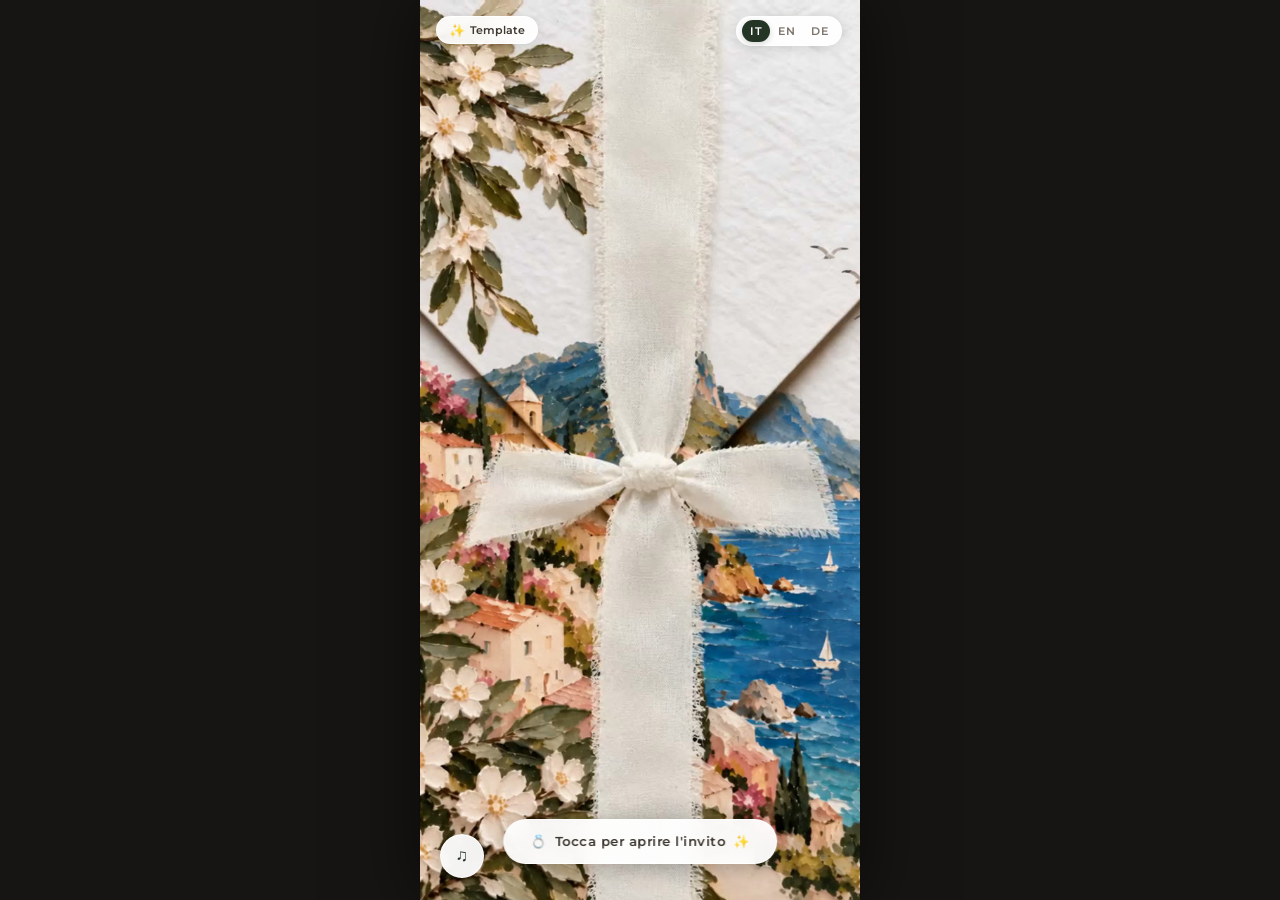
==== commit d9d42937: "Aggiunti template Palazzo Notte e Giardino Toscano con switcher rapido e animazioni luminose" ====
--- a/index.html
+++ b/index.html
@@ -25,6 +25,38 @@
 
   <!-- Main Mobile Container (Edge-to-edge on phones, centered on desktop) -->
   <main class="app-viewport">
+    <!-- Template Switcher Menu (Top Left) -->
+    <div class="template-picker">
+      <button id="templateMenuBtn" class="template-menu-btn" title="Cambia Template">
+        <span class="tpl-icon">✨</span>
+        <span class="tpl-label">Template</span>
+      </button>
+      <div id="templateDropdown" class="template-dropdown">
+        <a href="index.html" class="tpl-opt active">
+          <span class="tpl-opt-dot"></span>
+          <div>
+            <div class="tpl-opt-title">1. Fresco (Amalfi)</div>
+            <div class="tpl-opt-desc">Nastro in seta & pittura a olio</div>
+          </div>
+        </a>
+        <a href="palazzo-notte.html" class="tpl-opt">
+          <span class="tpl-opt-dot"></span>
+          <div>
+            <div class="tpl-opt-title">2. Palazzo Notte</div>
+            <div class="tpl-opt-desc">Ceralacca dorata & lucciole</div>
+          </div>
+        </a>
+        <a href="giardino-toscano.html" class="tpl-opt">
+          <span class="tpl-opt-dot"></span>
+          <div>
+            <div class="tpl-opt-title">3. Giardino Toscano</div>
+            <div class="tpl-opt-desc">Ceralacca perla & fasci di luce</div>
+          </div>
+        </a>
+      </div>
+    </div>
+
+
 
     <!-- Floating Top Controls: Language Picker & Replay Button -->
     <header class="floating-controls">
@@ -86,56 +118,64 @@
          ======================================================== -->
     <div id="invitationScroller" class="invitation-scroller">
       
-      <!-- 1. HERO COVER -->
-      <section class="hero-section">
-        <!-- Painted Roses Framing Top Left -->
-        <img class="hero-corner-roses top-left" src="assets/roses-top-left-D0RRxzlV.png" alt="" aria-hidden="true">
-
-        <div class="hero-content">
-          <div class="hero-monogram-tag">D & R</div>
-
-          <h1 class="hero-names">
-            Diana
-            <span class="names-amp">&</span>
-            Richard
-          </h1>
-
-          <div class="hero-invite-line" data-i18n="inviteLine">
-            VI INVITIAMO A CELEBRARE IL NOSTRO MATRIMONIO
-          </div>
-
-          <!-- Date Display Box -->
-          <div class="hero-date-box">
-            <img class="hero-date-flower" src="assets/bouquet-BbYUpj3K.png" alt="" aria-hidden="true">
-
-            <div class="hero-date-center">
-              <div class="hero-month" data-i18n="month">LUGLIO</div>
-              <div class="hero-day-number">27</div>
-              <div class="hero-weekday-year" data-i18n="dayWeekYear">MARTEDÌ 2027</div>
-            </div>
-
-            <img class="hero-date-flower" src="assets/bouquet-BbYUpj3K.png" alt="" aria-hidden="true" style="transform: scaleX(-1);">
-          </div>
-
-          <div class="hero-venue-block">
-            <div class="hero-venue-label" data-i18n="heldAt">PRESSO</div>
-            <div class="hero-venue-name" data-i18n="venue">Son Bunyola, Maiorca</div>
-          </div>
-        </div>
-
-        <!-- Painted Roses Framing Bottom Right -->
-        <img class="hero-corner-roses bottom-right" src="assets/roses-bottom-right-C-Wj2fia.png" alt="" aria-hidden="true">
-
-        <div class="hero-scroll-prompt">
-          <span data-i18n="scrollPrompt">Scorri in basso</span>
-          <svg class="chevron-down" viewBox="0 0 24 24" fill="none" stroke="currentColor" stroke-width="1.8">
-            <path d="M7 10l5 5 5-5"/>
-          </svg>
+      <!-- 1. HERO COVER (Living Oil Painting & Deckled Paper Card) -->
+      <section id="heroSection" class="hero-section">
+        <!-- Living Video Backdrop of Amalfi Landscape -->
+        <div class="hero-video-wrapper">
+          <video 
+            id="heroVideo" 
+            class="hero-video" 
+            src="assets/hero-video.mp4" 
+            poster="assets/fresco-hero-original.jpg" 
+            autoplay 
+            muted 
+            loop 
+            playsinline 
+            webkit-playsinline>
+          </video>
+        </div>
+
+        <!-- Animated Text Overlay inside the Deckled Frame ("quel riquadro") -->
+        <div id="heroTextOverlay" class="hero-text-overlay">
+          <div class="hero-card-inner">
+            <h2 class="hero-couple-names">
+              <span class="hero-name-1">Diana</span>
+              <span class="hero-names-amp">&amp;</span>
+              <span class="hero-name-2">Richard</span>
+            </h2>
+
+            <p class="hero-invite-line" data-i18n="inviteLine">
+              WE INVITE YOU TO <br>CELEBRATE OUR WEDDING
+            </p>
+
+            <!-- Date block flanked by delicate hand-painted branches -->
+            <div class="hero-date-block">
+              <img class="hero-twig twig-left" src="assets/ramita-capullos.png" alt="" aria-hidden="true">
+              <img class="hero-twig twig-right" src="assets/ramita-capullos.png" alt="" aria-hidden="true">
+
+              <span class="hero-date-month" data-i18n="month">July</span>
+              <span class="hero-date-day">27</span>
+              <span class="hero-date-weekday" data-i18n="weekday">Tuesday</span>
+              <span class="hero-date-year">2027</span>
+            </div>
+
+            <p class="hero-venue-held-at" data-i18n="heldAt">To be held at</p>
+            <p class="hero-venue-location" data-i18n="venue">Son Bunyola, Mallorca</p>
+          </div>
+        </div>
+
+        <!-- Floating Down Chevron Button -->
+        <div class="hero-scroll-btn-wrapper">
+          <button id="heroScrollBtn" class="hero-scroll-btn" aria-label="Scorri in basso">
+            <svg class="chevron-bounce" viewBox="0 0 24 24" fill="none" stroke="currentColor" stroke-width="2">
+              <path d="M19 9l-7 7-7-7" stroke-linecap="round" stroke-linejoin="round"/>
+            </svg>
+          </button>
         </div>
       </section>
 
       <!-- 2. COUNTDOWN IN FLORAL GARLAND FRAME -->
-      <section class="countdown-section">
+      <section id="countdownSection" class="countdown-section">
         <h2 class="section-title" data-i18n="countdownTitle">Conto alla Rovescia</h2>
         <div class="section-subtitle" data-i18n="countdownSub">Fino al 27 Luglio 2027</div>
 
--- a/style.css
+++ b/style.css
@@ -278,168 +278,227 @@
 }
 
 /* ----------------------------------------------------
-   SECTION 1: HERO COVER
+   HERO SECTION (LIVING OIL PAINTING & DECKLED FRAME)
    ---------------------------------------------------- */
 .hero-section {
-  min-height: 94vh;
-  min-height: 94dvh;
-  position: relative;
+  position: relative;
+  min-height: 100vh;
+  min-height: 100dvh;
+  width: 100%;
   display: flex;
   flex-direction: column;
   justify-content: space-between;
   align-items: center;
+  overflow: hidden;
+  background: #fdfbf7;
+}
+
+.hero-video-wrapper {
+  position: absolute;
+  inset: 0;
+  width: 100%;
+  height: 100%;
+  overflow: hidden;
+  z-index: 1;
+}
+
+.hero-video {
+  position: absolute;
+  inset: 0;
+  width: 100%;
+  height: 100%;
+  object-fit: cover;
+  display: block;
+}
+
+.hero-text-overlay {
+  position: absolute;
+  inset: 0;
+  z-index: 20;
+  display: flex;
+  flex-direction: column;
+  align-items: center;
+  justify-content: center;
   text-align: center;
-  padding: calc(65px + env(safe-area-inset-top, 0px)) 24px 35px;
-  background: radial-gradient(circle at 50% 30%, #ffffff 0%, #f7f3ec 100%);
-  overflow: hidden;
-}
-
-.hero-corner-roses {
-  position: absolute;
-  width: 180px;
+  padding: calc(65px + env(safe-area-inset-top, 0px)) 16px calc(75px + env(safe-area-inset-bottom, 0px)) 16px;
+  opacity: 0;
+  transform: translateY(12px);
+  transition: opacity 1.8s cubic-bezier(0.2, 0.8, 0.2, 1), transform 1.8s cubic-bezier(0.2, 0.8, 0.2, 1);
   pointer-events: none;
-  z-index: 1;
-  opacity: 0.95;
-}
-.hero-corner-roses.top-left {
-  top: 0;
-  left: 0;
-}
-.hero-corner-roses.bottom-right {
-  bottom: 0;
-  right: 0;
-  width: 200px;
-}
-
-.hero-content {
-  position: relative;
-  z-index: 5;
-  width: 100%;
-  display: flex;
-  flex-direction: column;
-  align-items: center;
-}
-
-.hero-monogram-tag {
-  font-family: var(--font-serif);
-  font-size: 14px;
-  letter-spacing: 5px;
-  color: var(--color-gold);
-  margin-bottom: 8px;
-}
-
-.hero-names {
-  font-family: var(--font-serif);
-  font-size: 48px;
+}
+
+.invitation-scroller.is-active .hero-text-overlay,
+.hero-text-overlay.is-visible {
+  opacity: 1 !important;
+  transform: translateY(0) !important;
+}
+
+/* Dedicated container that hugs the deckled paper cutout perfectly */
+.hero-card-inner {
+  width: 100%;
+  max-width: 220px;
+  display: flex;
+  flex-direction: column;
+  align-items: center;
+  margin-top: 15px; /* Centers vertically within the deckled cutout */
+}
+
+.hero-couple-names {
+  font-family: var(--font-serif);
   font-weight: 400;
-  color: #332d26;
-  line-height: 1.15;
-  letter-spacing: 0.5px;
-}
-
-.names-amp {
-  display: block;
   font-size: 32px;
+  line-height: 0.95;
+  color: #2b251f;
+  display: flex;
+  flex-direction: column;
+  align-items: center;
+  margin-top: 0;
+  margin-bottom: 12px;
+  letter-spacing: -0.2px;
+}
+
+.hero-names-amp {
   font-family: var(--font-serif);
   font-style: italic;
-  color: #8a7c6a;
-  margin: -6px 0;
+  font-size: 16px;
+  line-height: 1;
+  margin: 2px 0;
+  opacity: 0.6;
 }
 
 .hero-invite-line {
-  font-size: 10px;
-  letter-spacing: 3px;
-  text-transform: uppercase;
-  color: #786d5f;
-  margin-top: 24px;
-  font-weight: 500;
-}
-
-.hero-date-box {
-  display: flex;
-  align-items: center;
+  font-family: var(--font-sans);
+  font-size: 7.5px;
+  letter-spacing: 0.22em;
+  text-transform: uppercase;
+  color: #3b352e;
+  max-width: 190px;
+  line-height: 1.55;
+  margin-bottom: 12px;
+}
+
+.hero-date-block {
+  position: relative;
+  display: flex;
+  flex-direction: column;
+  align-items: center;
+  margin-top: 2px;
+  margin-bottom: 10px;
+  color: #2b251f;
+}
+
+.hero-twig {
+  position: absolute;
+  top: 50%;
+  width: 26px;
+  pointer-events: none;
+  user-select: none;
+}
+
+.hero-twig.twig-left {
+  left: -38px;
+  transform: translateY(-50%) rotate(-105deg);
+}
+
+.hero-twig.twig-right {
+  right: -38px;
+  transform: translateY(-50%) scaleX(-1) rotate(105deg);
+}
+
+.hero-date-month {
+  font-family: var(--font-sans);
+  font-size: 8.5px;
+  letter-spacing: 0.32em;
+  text-transform: uppercase;
+  opacity: 0.85;
+  padding-left: 0.32em;
+}
+
+.hero-date-day {
+  font-family: var(--font-serif);
+  font-size: 38px;
+  line-height: 1;
+  margin-top: 1px;
+  margin-bottom: 1px;
+  color: #2b251f;
+}
+
+.hero-date-weekday {
+  font-family: var(--font-sans);
+  font-size: 7.5px;
+  letter-spacing: 0.3em;
+  text-transform: uppercase;
+  opacity: 0.8;
+  padding-left: 0.3em;
+}
+
+.hero-date-year {
+  font-family: var(--font-sans);
+  font-size: 8.5px;
+  letter-spacing: 0.28em;
+  text-transform: uppercase;
+  opacity: 0.85;
+  padding-left: 0.28em;
+  margin-top: 1px;
+}
+
+.hero-venue-held-at {
+  font-family: var(--font-sans);
+  font-size: 7.5px;
+  letter-spacing: 0.24em;
+  text-transform: uppercase;
+  color: #635c52;
+  margin-top: 8px;
+}
+
+.hero-venue-location {
+  font-family: var(--font-serif);
+  font-size: 16px;
+  color: #2b251f;
+  margin-top: 2px;
+  letter-spacing: 0.2px;
+}
+
+.hero-scroll-btn-wrapper {
+  position: relative;
+  z-index: 25;
+  width: 100%;
+  display: flex;
   justify-content: center;
-  gap: 16px;
-  margin: 22px 0 16px;
-}
-
-.hero-date-flower {
-  width: 32px;
-  height: 32px;
-  object-fit: contain;
-}
-
-.hero-date-center {
-  display: flex;
-  flex-direction: column;
-  align-items: center;
-}
-
-.hero-month {
-  font-size: 9px;
-  letter-spacing: 3px;
-  text-transform: uppercase;
-  color: #7d7161;
-  font-weight: 600;
-}
-
-.hero-day-number {
-  font-family: var(--font-serif);
-  font-size: 46px;
-  line-height: 1;
-  font-weight: 400;
-  color: #2b251f;
-  margin: 3px 0;
-}
-
-.hero-weekday-year {
-  font-size: 9px;
-  letter-spacing: 2.5px;
-  text-transform: uppercase;
-  color: #7d7161;
-}
-
-.hero-venue-block {
-  margin-top: 16px;
-}
-
-.hero-venue-label {
-  font-size: 9px;
-  letter-spacing: 3px;
-  text-transform: uppercase;
-  color: #8c7f6f;
-}
-
-.hero-venue-name {
-  font-family: var(--font-serif);
-  font-size: 25px;
-  font-weight: 500;
-  color: #2b251f;
-  margin-top: 4px;
-  letter-spacing: 0.5px;
-}
-
-.hero-scroll-prompt {
-  position: relative;
-  z-index: 5;
-  display: flex;
-  flex-direction: column;
-  align-items: center;
-  gap: 6px;
-  color: #7d7161;
-  font-size: 10px;
-  letter-spacing: 2px;
-  text-transform: uppercase;
-  animation: bouncePrompt 2.2s infinite ease-in-out;
-}
-.chevron-down {
-  width: 18px;
-  height: 18px;
-}
-
-@keyframes bouncePrompt {
+  padding-bottom: calc(26px + env(safe-area-inset-bottom, 0px));
+}
+
+.hero-scroll-btn {
+  width: 44px;
+  height: 44px;
+  border-radius: 50%;
+  background: rgba(255, 255, 255, 0.88);
+  backdrop-filter: blur(8px);
+  -webkit-backdrop-filter: blur(8px);
+  border: 1px solid rgba(0, 0, 0, 0.08);
+  color: #3b3631;
+  display: flex;
+  align-items: center;
+  justify-content: center;
+  cursor: pointer;
+  box-shadow: 0 4px 18px rgba(0, 0, 0, 0.12);
+  transition: transform 0.2s ease, background 0.2s ease;
+}
+
+.hero-scroll-btn:hover {
+  transform: scale(1.06);
+  background: #ffffff;
+}
+
+.chevron-bounce {
+  width: 20px;
+  height: 20px;
+  animation: bounceChevron 2s infinite ease-in-out;
+}
+
+@keyframes bounceChevron {
   0%, 100% { transform: translateY(0); }
-  50% { transform: translateY(6px); }
+  50% { transform: translateY(5px); }
 }
 
 /* ----------------------------------------------------
@@ -1247,3 +1306,113 @@
   pointer-events: none;
   z-index: 2500;
 }
+
+/* ----------------------------------------------------
+   TEMPLATE PICKER (TOP LEFT SWITCHER)
+   ---------------------------------------------------- */
+.template-picker {
+  position: absolute;
+  top: calc(16px + env(safe-area-inset-top, 0px));
+  left: 16px;
+  z-index: 950;
+}
+
+.template-menu-btn {
+  background: rgba(255, 255, 255, 0.92);
+  backdrop-filter: blur(12px);
+  -webkit-backdrop-filter: blur(12px);
+  border: 1px solid rgba(255, 255, 255, 0.85);
+  border-radius: 30px;
+  padding: 5px 12px;
+  font-family: var(--font-sans);
+  font-size: 11px;
+  font-weight: 600;
+  color: #3e3831;
+  cursor: pointer;
+  box-shadow: 0 2px 14px rgba(0, 0, 0, 0.12);
+  display: flex;
+  align-items: center;
+  gap: 5px;
+  transition: all 0.25s ease;
+}
+
+.template-menu-btn:hover {
+  transform: translateY(-1px);
+  box-shadow: 0 4px 18px rgba(0, 0, 0, 0.18);
+}
+
+.tpl-icon {
+  font-size: 13px;
+}
+
+.template-dropdown {
+  position: absolute;
+  top: calc(100% + 8px);
+  left: 0;
+  min-width: 220px;
+  background: rgba(255, 255, 255, 0.97);
+  backdrop-filter: blur(16px);
+  -webkit-backdrop-filter: blur(16px);
+  border-radius: 14px;
+  box-shadow: 0 10px 35px rgba(0, 0, 0, 0.22);
+  border: 1px solid rgba(255, 255, 255, 0.9);
+  padding: 6px;
+  display: none;
+  flex-direction: column;
+  gap: 4px;
+  animation: dropdownFade 0.2s ease-out;
+}
+
+.template-dropdown.is-open {
+  display: flex;
+}
+
+@keyframes dropdownFade {
+  from { opacity: 0; transform: translateY(-6px); }
+  to { opacity: 1; transform: translateY(0); }
+}
+
+.tpl-opt {
+  display: flex;
+  align-items: center;
+  gap: 10px;
+  padding: 8px 10px;
+  border-radius: 10px;
+  text-decoration: none;
+  color: inherit;
+  transition: background 0.2s ease;
+}
+
+.tpl-opt:hover {
+  background: rgba(0, 0, 0, 0.05);
+}
+
+.tpl-opt.active {
+  background: #f3efe6;
+}
+
+.tpl-opt-dot {
+  width: 8px;
+  height: 8px;
+  border-radius: 50%;
+  background: #c5a880;
+  flex-shrink: 0;
+}
+
+.tpl-opt.active .tpl-opt-dot {
+  background: #243526;
+  box-shadow: 0 0 6px rgba(36, 53, 38, 0.5);
+}
+
+.tpl-opt-title {
+  font-size: 11.5px;
+  font-weight: 600;
+  color: #2b2724;
+  line-height: 1.2;
+}
+
+.tpl-opt-desc {
+  font-size: 9.5px;
+  color: #7d756b;
+  margin-top: 1px;
+}
